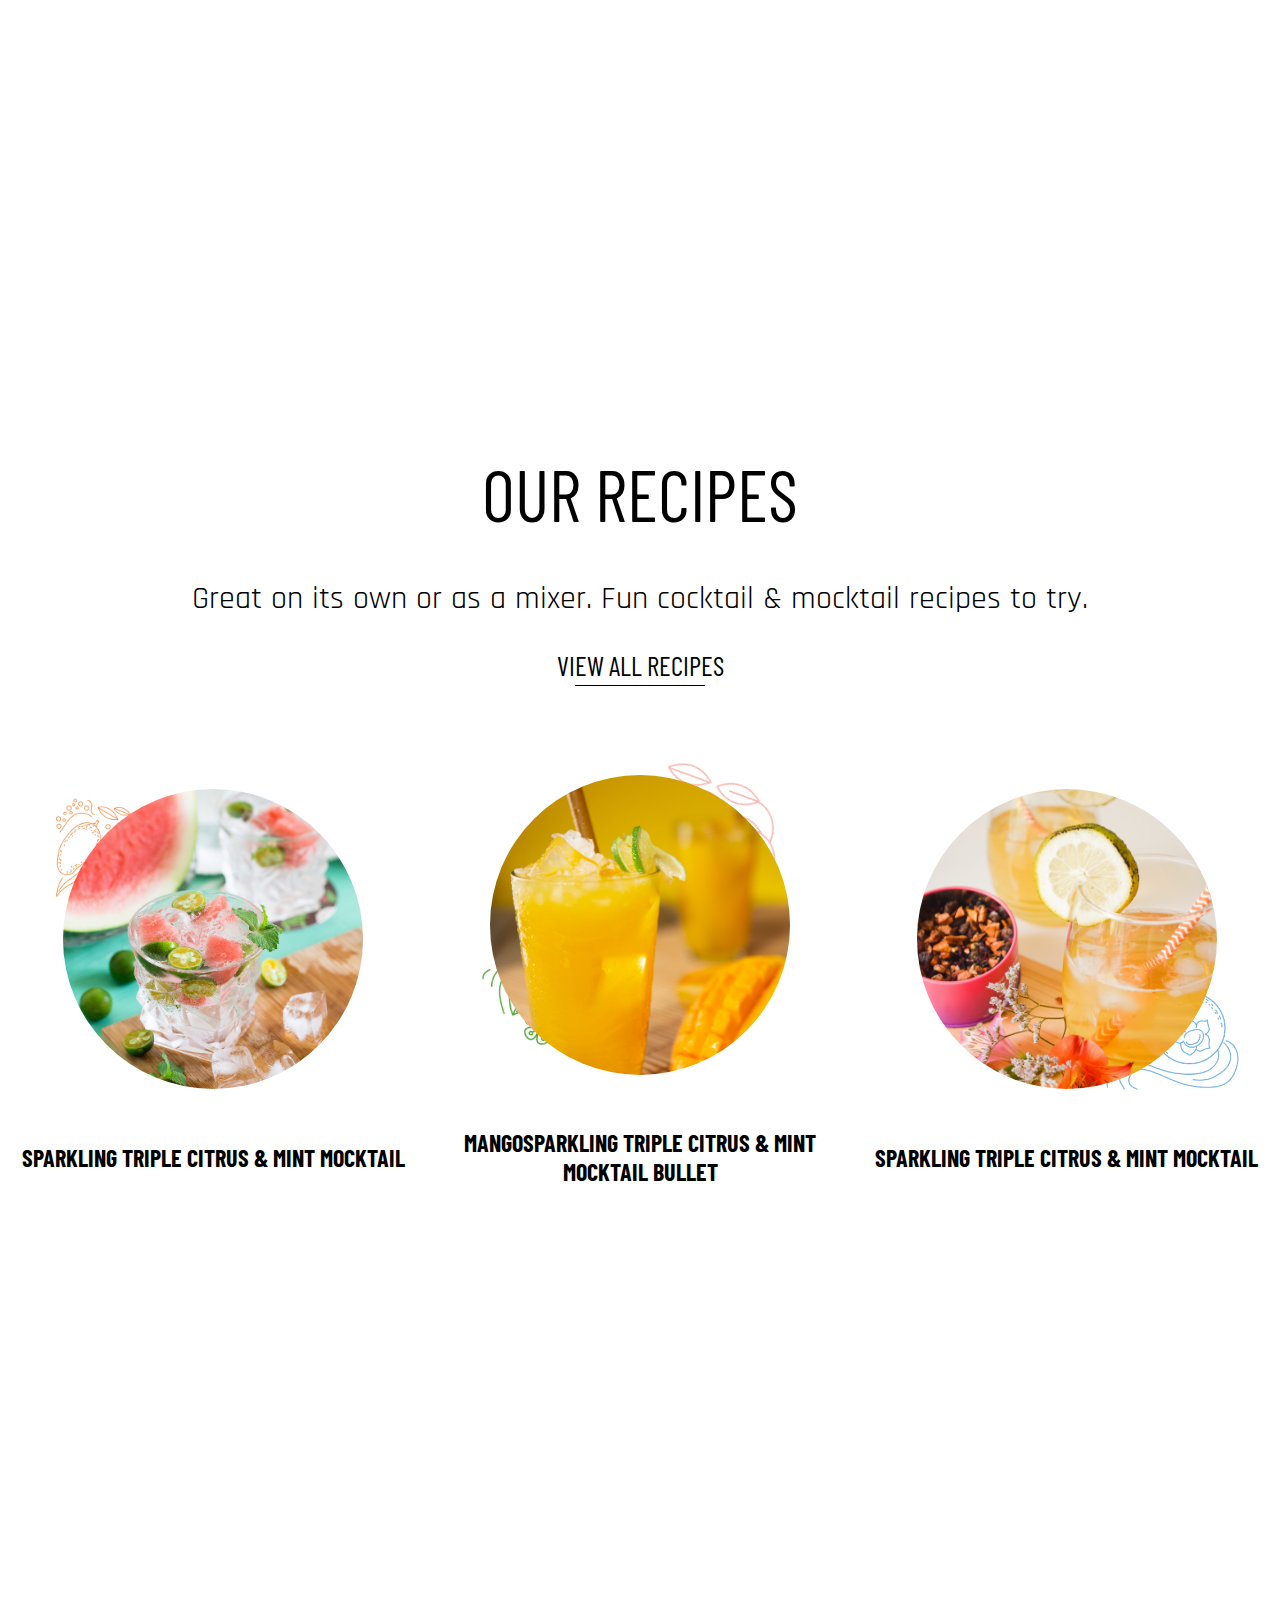
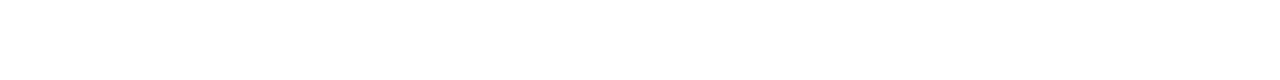
==== Layout2/src/index.html @ b3791bbe "add layouts,add shopify scheme" ====
<!DOCTYPE html>
<html lang="en">

<head>
    <meta charset="UTF-8">
    <meta name="viewport" content="width=device-width, initial-scale=1.0">
    <title>Task 2</title>
    <link rel="stylesheet" href="styles.css">
</head>

<body>
    <div style="height: 50vh;"></div>
    <div class="recipe-section">
        <div class="recipe-section__content">
            <span class="recipe-section__title">OUR RECIPES</span>
            <p class="recipe-section__description">Great on its own or as a mixer. Fun cocktail & mocktail recipes to try.</p>
            <a href="#" class="recipe-section__link">VIEW ALL RECIPES</a>
        </div>
        <main class="recipe-section__main" id="recipe-container">
         
        </main>
    </div>
    <div style="height: 50vh;"></div>
    <script src="main.js"></script>
</body>

</html>
---- Layout2/src/styles.css ----
@import url('https://fonts.googleapis.com/css2?family=Barlow+Condensed:wght@600&display=swap');
@import url('https://fonts.googleapis.com/css2?family=Rajdhani&display=swap');


body {
    font-family: Arial, sans-serif;
    margin: 0;
    padding: 0;
}

.recipe-section {
    display: flex;
    flex-direction: column;
    align-items: center;
}

.recipe-section__content {
    display: flex;
    flex-direction: column;
    text-align: center;
}

.recipe-section__title {
    font-family: "Barlow Condensed", sans-serif;
    font-size: 4.5em;
    margin-bottom: 10px;
}

.recipe-section__description {
    font-family: "Rajdhani", sans-serif;
    font-size: 2em;
    margin-bottom: 20px;
}

.recipe-section__link {
    font-family: "Barlow Condensed", sans-serif;
    font-size:1.7em;
    display: inline-block;
    padding: 10px 20px;
    background-color: transparent;
    color: black;
    position:relative;
    text-decoration:none;
}

.recipe-section__link::after {
    content: '';
    position: absolute;
    left: 50%;
    bottom: 5px;
    transform: translateX(-50%);
    width: 130px;
    height: 1px;
    background-color: black;
}

.recipe-section__main {
    display: flex;
    flex-direction: row;
    align-items: center;
}

.recipe {
    display: flex;
    flex-direction: column;
    align-items: center;
    padding: 20px;
    margin-top: 20px;
    position: relative;
    width: 80%;
}

.recipe__wrapper {
    position: relative;
}

.recipe__icons {
    display: flex;
    flex-wrap: wrap;
    justify-content: center;
    gap: 10px;
    width: 100%;
    margin-bottom: 20px;
    position: relative;
}

.recipe__icon {
    width: 45%;
    margin-bottom: 10px;
    position: relative;
}

.recipe__icon img {
    width: 100%;
    height: 100%;
    object-fit: cover;
}

.recipe__icon:nth-child(1) img {
    transform: scaleX(-1) translate(30px, -5px);
}

.recipe__icon:nth-child(2) img {
    transform: rotate(110deg) translate(25px, 5px);
}

.recipe__icon:nth-child(3) img {
    transform: translateX(-30px, 30px);
}

.recipe__image {
    position: absolute; 
    width: 300px;
    height: 300px;
    border-radius: 50%;
    top: 50%;
    left: 50%;
    transform: translate(-50%, -50%);
}

.recipe__image img {
    height: 100%;
    width: 100%;
    object-fit: cover;
    border-radius: 50%;
}

.recipe__details {
    text-align: center;
}

.recipe__name {
    font-family:'Barlow Condensed', sans-serif;
    font-size: 1.5em;
    margin-top: 10px;
}

@media (max-width: 768px) {
    .recipe {
      width:95%;
    }

    .recipe-section__main {
        flex-direction: column;
        align-items: center;
    }

    .recipe__details {
        width:85%;
        }

        .recipe-section__content {
            font-size:.6em;
        }

        .recipe-section__description {
            font-size:2.5em;
            padding:0 20px;
        }
        .recipe-section__link {
            font-size:2.1em;
        }
}
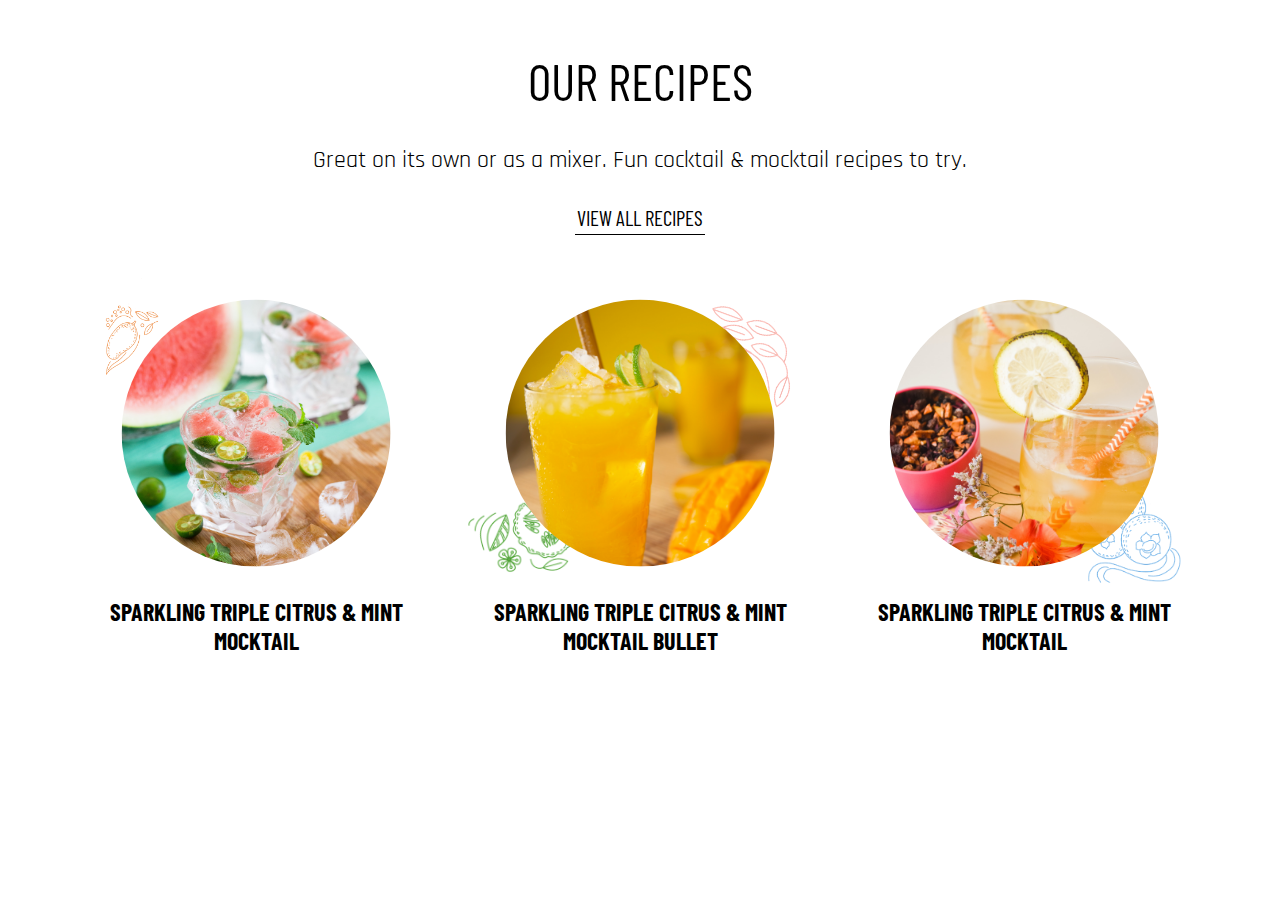
==== commit 1c13dae2: "final modifications" ====
--- a/Layout2/src/index.html
+++ b/Layout2/src/index.html
@@ -8,8 +8,7 @@
     <link rel="stylesheet" href="styles.css">
 </head>
 
-<body>
-    <div style="height: 50vh;"></div>
+<body>   
     <div class="recipe-section">
         <div class="recipe-section__content">
             <span class="recipe-section__title">OUR RECIPES</span>
@@ -20,7 +19,6 @@
          
         </main>
     </div>
-    <div style="height: 50vh;"></div>
     <script src="main.js"></script>
 </body>
 
--- a/Layout2/src/styles.css
+++ b/Layout2/src/styles.css
@@ -1,6 +1,9 @@
 @import url('https://fonts.googleapis.com/css2?family=Barlow+Condensed:wght@600&display=swap');
 @import url('https://fonts.googleapis.com/css2?family=Rajdhani&display=swap');
 
+html {
+    font-size: 16px;
+}
 
 body {
     font-family: Arial, sans-serif;
@@ -15,6 +18,7 @@
 }
 
 .recipe-section__content {
+    margin-top: 3.125rem;
     display: flex;
     flex-direction: column;
     text-align: center;
@@ -22,55 +26,63 @@
 
 .recipe-section__title {
     font-family: "Barlow Condensed", sans-serif;
-    font-size: 4.5em;
-    margin-bottom: 10px;
+    font-size: 3.2rem;
+    margin-bottom: 0.625rem;
 }
 
 .recipe-section__description {
     font-family: "Rajdhani", sans-serif;
-    font-size: 2em;
-    margin-bottom: 20px;
+    font-size: 1.5rem;
+    margin-bottom: 1.25rem; 
 }
 
 .recipe-section__link {
     font-family: "Barlow Condensed", sans-serif;
-    font-size:1.7em;
+    font-size: 1.3rem;
     display: inline-block;
-    padding: 10px 20px;
+    padding: 0.625rem 1.25rem;
     background-color: transparent;
     color: black;
-    position:relative;
-    text-decoration:none;
+    position: relative;
+    text-decoration: none;
 }
 
 .recipe-section__link::after {
     content: '';
     position: absolute;
     left: 50%;
-    bottom: 5px;
+    bottom: 0.3125rem; 
     transform: translateX(-50%);
-    width: 130px;
-    height: 1px;
+    width: 8.125rem; 
+    height: 0.0625rem; 
     background-color: black;
 }
 
 .recipe-section__main {
+    margin-top: 2.5rem; 
     display: flex;
     flex-direction: row;
     align-items: center;
+    max-width: 90%;
 }
 
 .recipe {
     display: flex;
     flex-direction: column;
     align-items: center;
-    padding: 20px;
-    margin-top: 20px;
+    margin-top: 1.25rem;
     position: relative;
     width: 80%;
 }
 
 .recipe__wrapper {
+    position: relative;
+    display: flex;
+    justify-content: center;
+}
+
+.recipe__content {
+    max-width: 70%;
     position: relative;
 }
 
@@ -78,16 +90,13 @@
     display: flex;
     flex-wrap: wrap;
     justify-content: center;
-    gap: 10px;
-    width: 100%;
-    margin-bottom: 20px;
-    position: relative;
+    gap: 0.625rem;
+    width: 100%;
 }
 
 .recipe__icon {
     width: 45%;
-    margin-bottom: 10px;
-    position: relative;
+    margin-bottom: 0.625rem; 
 }
 
 .recipe__icon img {
@@ -97,21 +106,26 @@
 }
 
 .recipe__icon:nth-child(1) img {
-    transform: scaleX(-1) translate(30px, -5px);
+    transform: scaleX(-1) translate(3.75rem, -2.1875rem); 
 }
 
 .recipe__icon:nth-child(2) img {
-    transform: rotate(110deg) translate(25px, 5px);
+    transform: rotate(110deg) translate(-0.9375rem, -2.5rem); 
 }
 
 .recipe__icon:nth-child(3) img {
-    transform: translateX(-30px, 30px);
+    transform: translate(-3.75rem, 2.8125rem); 
+}
+
+.recipe__icon:nth-child(4) img {
+    transform: translate(2.1875rem, 2.1875rem);
 }
 
 .recipe__image {
-    position: absolute; 
-    width: 300px;
-    height: 300px;
+    position: absolute;
+    z-index: 1;
+    width: 100%;
+    height: 100%;
     border-radius: 50%;
     top: 50%;
     left: 50%;
@@ -127,17 +141,20 @@
 
 .recipe__details {
     text-align: center;
+    margin-top: 1.25rem;
+    font-size: 1.3rem;
+    width: inherit;
 }
 
 .recipe__name {
-    font-family:'Barlow Condensed', sans-serif;
-    font-size: 1.5em;
-    margin-top: 10px;
+    font-family: 'Barlow Condensed', sans-serif;
+    font-size: 1.5rem;
+    margin-top: 0.625rem;
 }
 
 @media (max-width: 768px) {
     .recipe {
-      width:95%;
+        width: 95%;
     }
 
     .recipe-section__main {
@@ -146,18 +163,39 @@
     }
 
     .recipe__details {
-        width:85%;
-        }
-
-        .recipe-section__content {
-            font-size:.6em;
-        }
-
-        .recipe-section__description {
-            font-size:2.5em;
-            padding:0 20px;
-        }
-        .recipe-section__link {
-            font-size:2.1em;
-        }
-}
+        width: 95%;
+    }
+
+    .recipe-section__title {
+        font-size:2.5rem;
+    }
+
+    .recipe-section__content {
+        font-size: 0.6rem;
+    }
+
+    .recipe-section__description {
+        font-size: 1.4rem;
+        padding: 0 1.25rem; 
+    }
+
+    .recipe-section__link {
+        font-size: 1.3rem;
+    }
+
+    .recipe__icon:nth-child(1) img {
+        transform: scaleX(-1) translate(2.1875rem, -1.875rem); 
+    }
+
+    .recipe__icon:nth-child(2) img {
+        transform: rotate(110deg) translate(-0.9375rem, -1.25rem); 
+    }
+
+    .recipe__icon:nth-child(3) img {
+        transform: translate(-2.5rem, 2.1875rem); 
+    }
+
+    .recipe__icon:nth-child(4) img {
+        transform: translate(1.5625rem, 1.875rem);
+    }
+}
